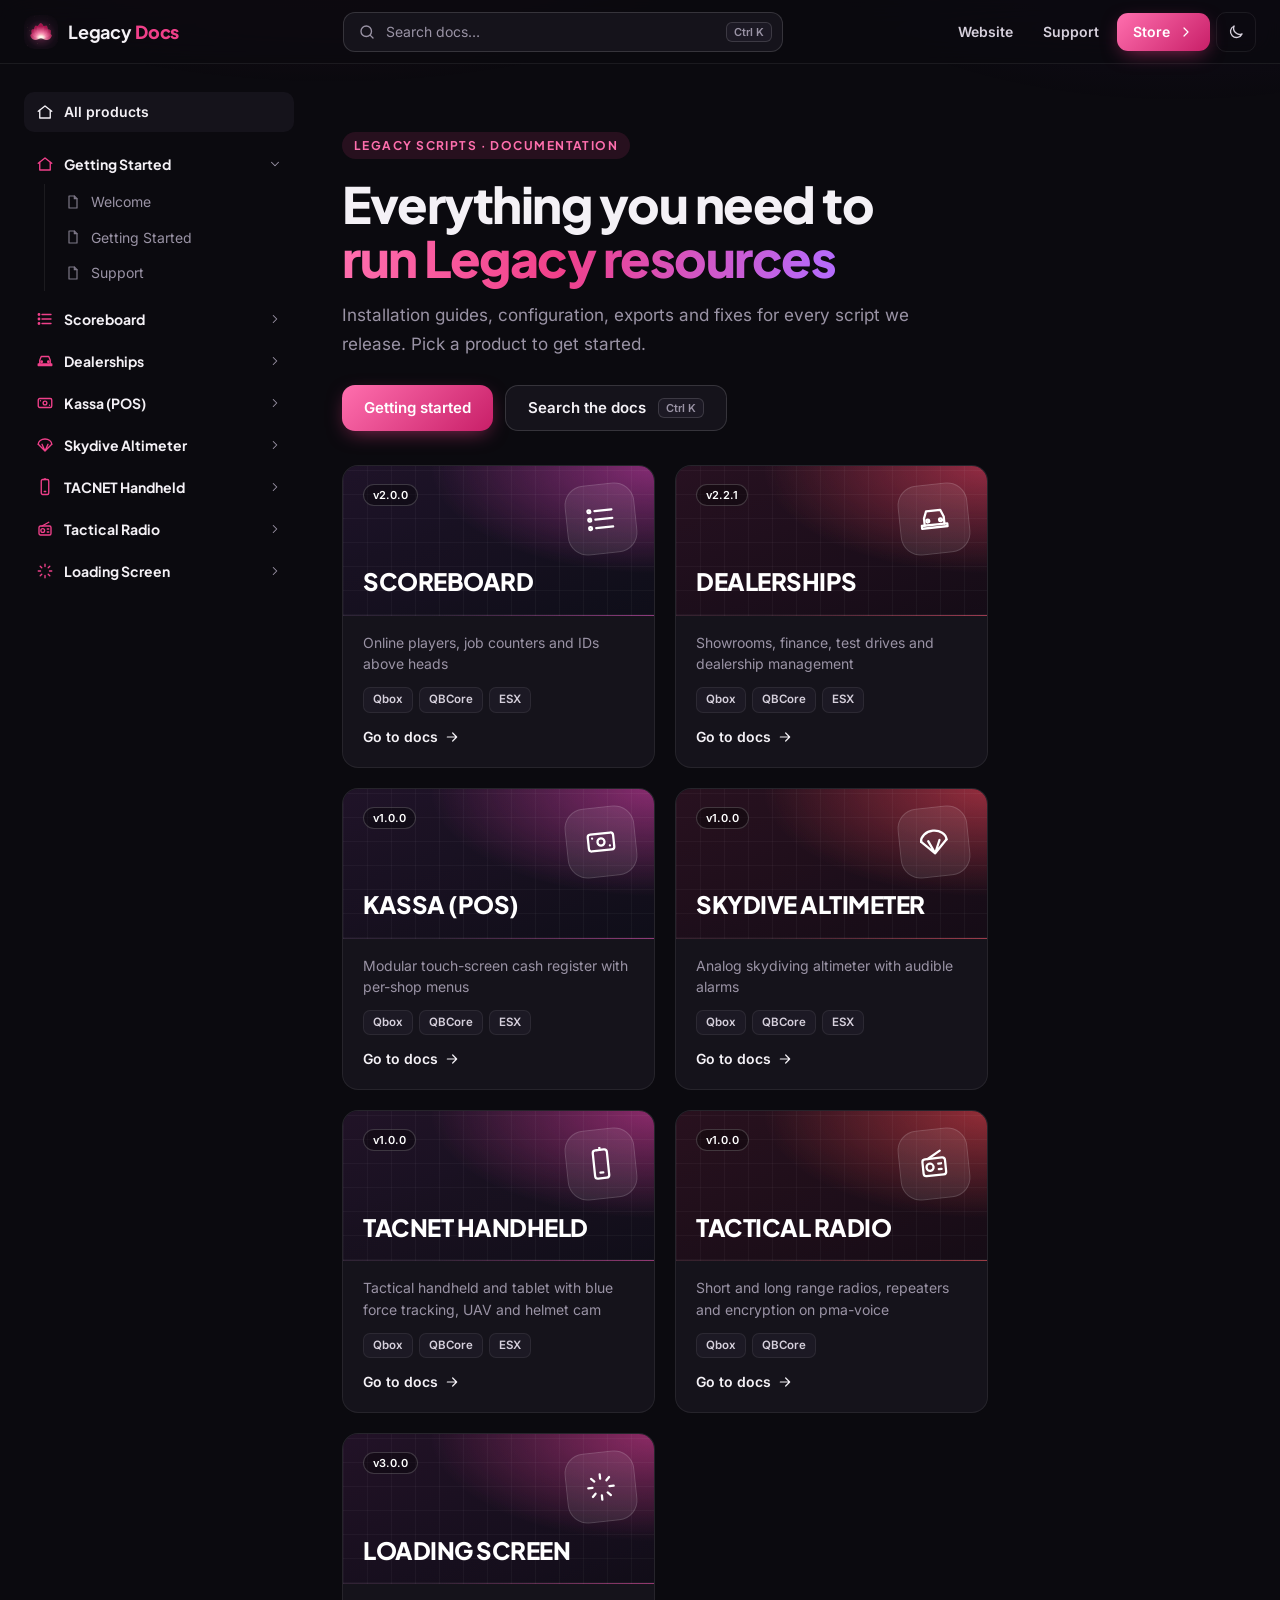
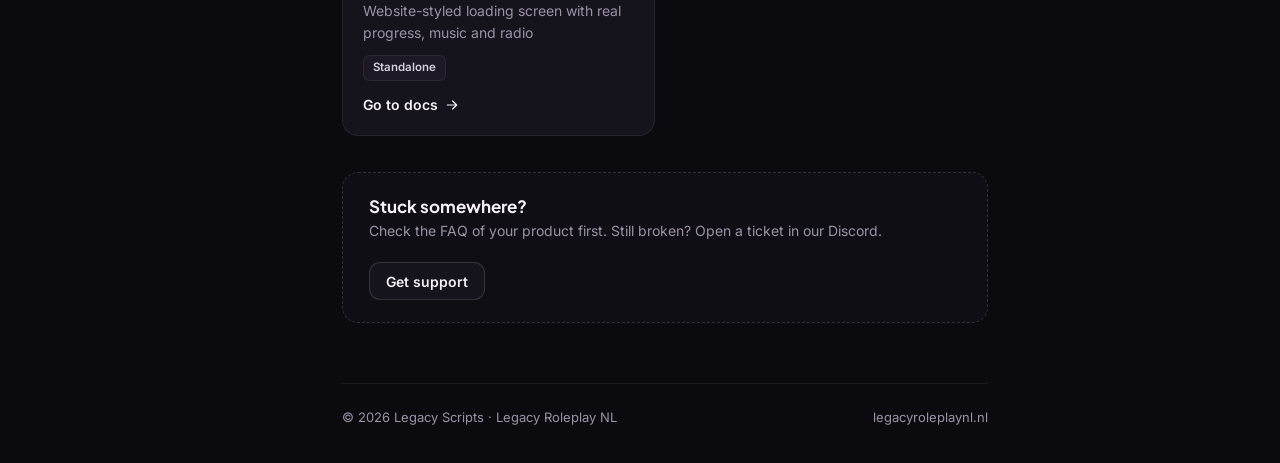
==== index.html @ 34caf0c4 "Legacy Docs site for docs.legacyroleplaynl.nl Co-Authored-By: Claude Opus 5.5 <noreply@anthropic.com" ====
<!doctype html>
<html lang="en" data-theme="dark">
<head>
  <meta charset="utf-8">
  <meta name="viewport" content="width=device-width, initial-scale=1">
  <title>Legacy Docs</title>
  <meta name="description" content="Installation guides, configuration, exports and FAQs for all Legacy Scripts FiveM resources.">
  <meta name="theme-color" content="#0b0a0f">
  <meta property="og:title" content="Legacy Docs">
  <meta property="og:description" content="Installation guides, configuration, exports and FAQs for all Legacy Scripts resources.">
  <meta property="og:image" content="https://docs.legacyroleplaynl.nl/assets/img/server_icoon_512.png">
  <link rel="icon" type="image/png" href="assets/img/server_icoon_512.png">
  <link rel="stylesheet" href="assets/style.css">
  <script>
    try { var t = localStorage.getItem('ld-theme'); if (t) document.documentElement.dataset.theme = t; } catch (e) {}
  </script>
</head>
<body>
  <div class="glow" aria-hidden="true"></div>

  <header class="topbar">
    <div class="topbar-inner">
      <button class="icon-btn menu-btn" id="menuBtn" aria-label="Open menu">
        <svg viewBox="0 0 24 24"><path d="M4 7h16M4 12h16M4 17h16"/></svg>
      </button>
      <a href="#/" class="brand">
        <img src="assets/img/server_icoon_512.png" alt="" width="34" height="34">
        <span>Legacy<b>Docs</b></span>
      </a>
      <button class="search-trigger" id="searchBtn">
        <svg viewBox="0 0 24 24"><circle cx="11" cy="11" r="7"/><path d="m20 20-3.5-3.5"/></svg>
        <span>Search docs…</span>
        <kbd>Ctrl K</kbd>
      </button>
      <nav class="top-links">
        <a href="https://legacyroleplaynl.nl" target="_blank" rel="noopener">Website</a>
        <a href="#/general/support">Support</a>
        <a class="btn-primary" href="https://legacyroleplaynl.nl/winkel.html" target="_blank" rel="noopener">Store
          <svg viewBox="0 0 24 24"><path d="m9 6 6 6-6 6"/></svg></a>
        <button class="icon-btn" id="themeBtn" aria-label="Toggle theme">
          <svg class="i-moon" viewBox="0 0 24 24"><path d="M20 14.5A8 8 0 0 1 9.5 4a8 8 0 1 0 10.5 10.5Z"/></svg>
          <svg class="i-sun" viewBox="0 0 24 24"><circle cx="12" cy="12" r="4"/><path d="M12 2v2M12 20v2M4.9 4.9l1.4 1.4M17.7 17.7l1.4 1.4M2 12h2M20 12h2M4.9 19.1l1.4-1.4M17.7 6.3l1.4-1.4"/></svg>
        </button>
      </nav>
    </div>
  </header>

  <div class="layout">
    <aside class="sidebar" id="sidebar" aria-label="Documentation navigation"></aside>
    <div class="scrim" id="scrim"></div>
    <main class="main" id="main" tabindex="-1">
      <div class="loading">Loading…</div>
    </main>
    <aside class="toc" id="toc" aria-label="On this page"></aside>
  </div>

  <div class="search-modal" id="searchModal" hidden>
    <div class="search-box" role="dialog" aria-modal="true" aria-label="Search">
      <div class="search-input">
        <svg viewBox="0 0 24 24"><circle cx="11" cy="11" r="7"/><path d="m20 20-3.5-3.5"/></svg>
        <input id="searchInput" type="search" placeholder="Search installation, config, exports…" autocomplete="off">
        <kbd>Esc</kbd>
      </div>
      <ul class="search-results" id="searchResults"></ul>
    </div>
  </div>

  <script src="assets/markdown.js"></script>
  <script src="assets/app.js"></script>
</body>
</html>
---- assets/style.css ----
@font-face { font-family: "Inter"; font-weight: 400; font-display: swap; src: url(fonts/inter-latin-400-normal.woff2) format("woff2"); }
@font-face { font-family: "Inter"; font-weight: 600; font-display: swap; src: url(fonts/inter-latin-600-normal.woff2) format("woff2"); }
@font-face { font-family: "Jakarta"; font-weight: 600; font-display: swap; src: url(fonts/plus-jakarta-sans-latin-600-normal.woff2) format("woff2"); }
@font-face { font-family: "Jakarta"; font-weight: 700; font-display: swap; src: url(fonts/plus-jakarta-sans-latin-700-normal.woff2) format("woff2"); }
@font-face { font-family: "Jakarta"; font-weight: 800; font-display: swap; src: url(fonts/plus-jakarta-sans-latin-800-normal.woff2) format("woff2"); }

:root {
  --bg: #0b0a0f;
  --bg-2: #100e15;
  --surface: #15131b;
  --surface-2: #1c1924;
  --line: rgba(255, 255, 255, .07);
  --line-strong: rgba(255, 255, 255, .14);
  --text: #f4f1f6;
  --text-2: #d6d0dc;
  --muted: #9a93a5;
  --pink: #f0408a;
  --pink-2: #ff6fae;
  --pink-dark: #c81f68;
  --pink-soft: rgba(240, 64, 138, .12);
  --code-bg: #0f0d14;
  --note: #60a5fa;
  --tip: #4ade80;
  --warn: #fbbf24;
  --font: "Inter", system-ui, -apple-system, "Segoe UI", sans-serif;
  --display: "Jakarta", "Inter", system-ui, sans-serif;
  --mono: ui-monospace, "Cascadia Code", "JetBrains Mono", Consolas, monospace;
  --radius: 16px;
  --top-h: 64px;
  --side-w: 270px;
  --toc-w: 220px;
  color-scheme: dark;
}
:root[data-theme="light"] {
  --bg: #fbf9fc;
  --bg-2: #f3eff6;
  --surface: #ffffff;
  --surface-2: #f6f2f8;
  --line: rgba(20, 10, 30, .08);
  --line-strong: rgba(20, 10, 30, .16);
  --text: #1a1520;
  --text-2: #3b3442;
  --muted: #6f6779;
  --pink: #d8226f;
  --pink-2: #e9408a;
  --pink-soft: rgba(216, 34, 111, .09);
  --code-bg: #1a1620;
  color-scheme: light;
}

* { box-sizing: border-box; }
html { scroll-padding-top: calc(var(--top-h) + 20px); -webkit-text-size-adjust: 100%; }
body {
  margin: 0; background: var(--bg); color: var(--text);
  font: 15.5px/1.7 var(--font); -webkit-font-smoothing: antialiased;
}
body.modal-open { overflow: hidden; }
a { color: inherit; text-decoration: none; }
svg { width: 18px; height: 18px; fill: none; stroke: currentColor; stroke-width: 1.8; stroke-linecap: round; stroke-linejoin: round; flex: none; }
kbd {
  font: 600 11px var(--font); color: var(--muted); padding: 2px 7px; border-radius: 6px;
  border: 1px solid var(--line-strong); background: var(--surface-2);
}
.glow {
  position: fixed; inset: -20vh -10vw auto; height: 70vh; z-index: -1; pointer-events: none;
  background: radial-gradient(50% 60% at 30% 0%, rgba(240, 64, 138, .16), transparent 70%),
              radial-gradient(40% 50% at 85% 10%, rgba(140, 60, 220, .10), transparent 70%);
}
:root[data-theme="light"] .glow { opacity: .55; }

/* ---------- top bar ---------- */
.topbar {
  position: sticky; top: 0; z-index: 40; height: var(--top-h);
  background: color-mix(in srgb, var(--bg) 78%, transparent);
  backdrop-filter: blur(14px) saturate(140%); -webkit-backdrop-filter: blur(14px) saturate(140%);
  border-bottom: 1px solid var(--line);
}
.topbar-inner { max-width: 1480px; margin: 0 auto; height: 100%; display: flex; align-items: center; gap: 16px; padding: 0 24px; }
.brand { display: flex; align-items: center; gap: 10px; font: 700 18px var(--display); letter-spacing: -.01em; white-space: nowrap; }
.brand img { border-radius: 10px; }
.brand b { color: var(--pink); font-weight: 800; margin-left: 3px; }
.search-trigger {
  flex: 1; max-width: 440px; margin: 0 auto; display: flex; align-items: center; gap: 10px;
  height: 40px; padding: 0 10px 0 14px; border-radius: 12px; cursor: pointer;
  background: var(--surface); border: 1px solid var(--line-strong); color: var(--muted);
  font: 14px var(--font); transition: border-color .15s, box-shadow .15s;
}
.search-trigger:hover { border-color: var(--pink); box-shadow: 0 0 0 4px var(--pink-soft); }
.search-trigger span { flex: 1; text-align: left; }
.top-links { display: flex; align-items: center; gap: 6px; }
.top-links > a:not(.btn-primary) { padding: 8px 12px; border-radius: 10px; color: var(--text-2); font-size: 14px; font-weight: 600; }
.top-links > a:not(.btn-primary):hover { color: var(--text); background: var(--surface); }
.icon-btn {
  width: 40px; height: 40px; display: grid; place-items: center; border-radius: 10px; cursor: pointer;
  background: transparent; border: 1px solid var(--line); color: var(--text-2);
}
.icon-btn:hover { background: var(--surface); color: var(--text); }
.menu-btn { display: none; }
:root[data-theme="dark"] .i-sun, :root[data-theme="light"] .i-moon { display: none; }

.btn-primary, .btn-ghost {
  display: inline-flex; align-items: center; gap: 8px; height: 38px; padding: 0 16px; border-radius: 11px;
  font: 600 14px var(--font); cursor: pointer; white-space: nowrap; transition: transform .15s, background .15s, border-color .15s;
}
.btn-primary { background: linear-gradient(135deg, var(--pink-2), var(--pink-dark)); color: #fff; border: 0; box-shadow: 0 6px 20px -6px rgba(240, 64, 138, .6); }
.btn-primary svg { width: 16px; height: 16px; }
.btn-primary:hover { transform: translateY(-1px); }
.btn-ghost { background: var(--surface); color: var(--text); border: 1px solid var(--line-strong); }
.btn-ghost:hover { border-color: var(--pink); }
.btn-ghost.ok { border-color: var(--tip); color: var(--tip); }
.btn-primary.lg, .btn-ghost.lg { height: 46px; padding: 0 22px; font-size: 15px; border-radius: 13px; }
.btn-ghost.sm { height: 32px; padding: 0 12px; font-size: 13px; border-radius: 9px; }
.btn-ghost.sm svg { width: 15px; height: 15px; }

/* ---------- layout ---------- */
.layout {
  max-width: 1480px; margin: 0 auto; padding: 0 24px;
  display: grid; grid-template-columns: var(--side-w) minmax(0, 1fr) var(--toc-w); gap: 48px;
}
.sidebar, .toc {
  position: sticky; top: var(--top-h); align-self: start;
  height: calc(100vh - var(--top-h)); overflow-y: auto; padding: 28px 0 40px;
  scrollbar-width: thin; scrollbar-color: var(--line-strong) transparent;
}
.main { min-width: 0; padding: 32px 0 0; outline: none; }
.loading { color: var(--muted); padding: 40px 0; }

/* ---------- sidebar ---------- */
.side-home, .side-title, .side-group a {
  display: flex; align-items: center; gap: 10px; width: 100%; border-radius: 10px;
}
.side-home { padding: 8px 12px; margin-bottom: 14px; font-weight: 600; color: var(--text-2); font-size: 14px; }
.side-home:hover, .side-home.active { background: var(--surface); color: var(--text); }
.side-group { margin-bottom: 6px; }
.side-title {
  padding: 9px 12px; background: none; border: 0; cursor: pointer; color: var(--text);
  font: 700 14px var(--display); text-align: left;
}
.side-title span { flex: 1; }
.side-title .ico { color: var(--pink); }
.side-title:hover { background: var(--surface); }
.chev { width: 14px; height: 14px; color: var(--muted); transition: transform .2s; }
.side-group.open .chev { transform: rotate(90deg); }
.side-group ul { list-style: none; margin: 2px 0 10px 20px; padding: 0 0 0 10px; border-left: 1px solid var(--line); display: none; }
.side-group.open ul { display: block; }
.side-group li a { padding: 6px 10px; font-size: 14px; color: var(--muted); position: relative; }
.side-group li a .ico { width: 16px; height: 16px; opacity: .8; }
.side-group li a:hover { color: var(--text); background: var(--surface); }
.side-group li a.active { color: var(--pink-2); background: var(--pink-soft); font-weight: 600; }
:root[data-theme="light"] .side-group li a.active { color: var(--pink); }
.side-group li a.active::before { content: ""; position: absolute; left: -11px; top: 8px; bottom: 8px; width: 2px; border-radius: 2px; background: var(--pink); }

/* ---------- home ---------- */
.hero { padding: 36px 0 34px; }
.eyebrow {
  display: inline-block; font: 700 12px var(--display); letter-spacing: .12em; text-transform: uppercase;
  color: var(--pink-2); background: var(--pink-soft); padding: 6px 12px; border-radius: 99px; margin-bottom: 18px;
}
:root[data-theme="light"] .eyebrow { color: var(--pink); }
.hero h1 { font: 800 clamp(32px, 4.4vw, 50px)/1.08 var(--display); letter-spacing: -.03em; margin: 0 0 16px; }
.grad { background: linear-gradient(100deg, var(--pink-2), var(--pink) 45%, #b46cff); -webkit-background-clip: text; background-clip: text; color: transparent; }
.hero p { color: var(--muted); font-size: 17px; max-width: 580px; margin: 0 0 26px; }
.hero-actions { display: flex; gap: 12px; flex-wrap: wrap; }
.hero-actions kbd { margin-left: 4px; }

.grid { display: grid; grid-template-columns: repeat(auto-fill, minmax(270px, 1fr)); gap: 20px; }
.card {
  display: flex; flex-direction: column; border-radius: var(--radius); overflow: hidden;
  background: var(--surface); border: 1px solid var(--line); transition: transform .2s, border-color .2s, box-shadow .2s;
}
.card:hover { transform: translateY(-3px); border-color: color-mix(in srgb, var(--pink) 55%, transparent); box-shadow: 0 18px 40px -18px rgba(240, 64, 138, .45); }
.card-art {
  position: relative; height: 150px; padding: 20px; display: flex; flex-direction: column; justify-content: flex-end;
  background:
    linear-gradient(transparent 0 0),
    repeating-linear-gradient(0deg, rgba(255,255,255,.035) 0 1px, transparent 1px 24px),
    repeating-linear-gradient(90deg, rgba(255,255,255,.035) 0 1px, transparent 1px 24px),
    radial-gradient(120% 120% at 100% 0%, rgba(240, 64, 138, .55), transparent 60%),
    linear-gradient(160deg, #241225, #120d18);
  filter: hue-rotate(var(--hue, 0deg));
  border-bottom: 1px solid var(--line);
}
.card-icon {
  position: absolute; top: 18px; right: 18px; width: 70px; height: 70px; display: grid; place-items: center;
  border-radius: 20px; background: rgba(255, 255, 255, .08); border: 1px solid rgba(255, 255, 255, .14);
  color: #fff; transform: rotate(-6deg); transition: transform .3s;
}
.card:hover .card-icon { transform: rotate(0) scale(1.05); }
.card-icon .ico { width: 34px; height: 34px; stroke-width: 1.6; }
.card-name { font: 800 24px/1.1 var(--display); letter-spacing: -.02em; color: #fff; text-transform: uppercase; }
.pill {
  position: absolute; top: 18px; left: 20px; font: 700 11px var(--font); color: #fff;
  background: rgba(0, 0, 0, .35); border: 1px solid rgba(255, 255, 255, .18); padding: 3px 9px; border-radius: 99px;
}
.card-body { padding: 16px 20px 18px; display: flex; flex-direction: column; gap: 12px; flex: 1; }
.card-body p { margin: 0; color: var(--muted); font-size: 14px; line-height: 1.55; flex: 1; }
.chips { display: flex; flex-wrap: wrap; gap: 6px; }
.chips span { font-size: 11.5px; font-weight: 600; color: var(--text-2); padding: 2px 9px; border-radius: 7px; background: var(--surface-2); border: 1px solid var(--line); }
.go { display: inline-flex; align-items: center; gap: 6px; font-weight: 600; font-size: 14px; color: var(--text); }
.go svg { width: 16px; height: 16px; transition: transform .2s; }
.card:hover .go { color: var(--pink-2); }
.card:hover .go svg { transform: translateX(4px); }

.help-strip {
  margin-top: 36px; display: flex; align-items: center; justify-content: space-between; gap: 20px; flex-wrap: wrap;
  padding: 22px 26px; border-radius: var(--radius); border: 1px dashed var(--line-strong); background: var(--bg-2);
}
.help-strip h3 { margin: 0 0 2px; font: 700 17px var(--display); }
.help-strip p { margin: 0; color: var(--muted); font-size: 14px; }

/* ---------- doc page ---------- */
.doc-top { display: flex; align-items: center; justify-content: space-between; gap: 12px; flex-wrap: wrap; margin-bottom: 18px; }
.crumbs { display: flex; gap: 8px; align-items: center; font-size: 13.5px; color: var(--muted); flex-wrap: wrap; }
.crumbs a:hover { color: var(--pink-2); }
.crumbs b { color: var(--text-2); font-weight: 600; }
.page-actions { display: flex; gap: 8px; }

.doc { max-width: 780px; }
.doc h1 { font: 800 clamp(30px, 3.6vw, 40px)/1.15 var(--display); letter-spacing: -.025em; margin: 0 0 10px; }
.doc h1 + p { font-size: 17.5px; color: var(--muted); margin-top: 0; padding-bottom: 22px; border-bottom: 1px solid var(--line); }
.doc h2 { font: 700 24px/1.3 var(--display); letter-spacing: -.015em; margin: 44px 0 12px; }
.doc h3 { font: 700 18px/1.35 var(--display); margin: 30px 0 8px; }
.doc h4 { font: 700 15px var(--display); margin: 22px 0 6px; }
.doc h2, .doc h3 { position: relative; scroll-margin-top: calc(var(--top-h) + 20px); border-radius: 6px; transition: background .4s; }
.doc .flash { background: var(--pink-soft); }
.anchor { margin-left: 8px; color: var(--pink); opacity: 0; font-weight: 600; transition: opacity .15s; }
.doc h2:hover .anchor, .doc h3:hover .anchor { opacity: .8; }
.doc p, .doc li { color: var(--text-2); }
.doc a:not(.anchor) { color: var(--pink-2); text-decoration: underline; text-decoration-color: color-mix(in srgb, var(--pink) 40%, transparent); text-underline-offset: 3px; }
:root[data-theme="light"] .doc a:not(.anchor) { color: var(--pink); }
.doc a:not(.anchor):hover { text-decoration-color: currentColor; }
.doc strong { color: var(--text); }
.doc ul, .doc ol { padding-left: 22px; }
.doc li { margin: 4px 0; }
.doc li::marker { color: var(--pink); }
.doc ol li::marker { font-weight: 700; }
.doc hr { border: 0; border-top: 1px solid var(--line); margin: 36px 0; }
.doc :not(pre) > code {
  font: 13.5px var(--mono); padding: 2px 6px; border-radius: 6px;
  background: var(--surface-2); border: 1px solid var(--line); color: var(--text); word-break: break-word;
}
.doc blockquote { margin: 18px 0; padding: 4px 18px; border-left: 3px solid var(--line-strong); color: var(--muted); }

.code { margin: 18px 0; border-radius: 13px; overflow: hidden; border: 1px solid var(--line-strong); background: var(--code-bg); }
.code-head {
  display: flex; align-items: center; justify-content: space-between; padding: 6px 8px 6px 14px;
  border-bottom: 1px solid rgba(255,255,255,.07); background: rgba(255, 255, 255, .03);
  font: 600 11.5px var(--font); text-transform: uppercase; letter-spacing: .08em; color: #8f879a;
}
.copy-code {
  font: 600 12px var(--font); color: #cfc8d8; background: rgba(255,255,255,.06); border: 1px solid rgba(255,255,255,.1);
  border-radius: 7px; padding: 4px 10px; cursor: pointer; text-transform: none; letter-spacing: 0;
}
.copy-code:hover { color: #fff; border-color: var(--pink); }
.copy-code.ok { color: var(--tip); border-color: var(--tip); }
.code pre { margin: 0; padding: 16px 18px; overflow-x: auto; }
.code code { font: 13.5px/1.65 var(--mono); color: #e8e3ee; white-space: pre; }
.t-k { color: #ff79b4; } .t-s { color: #a5e3a0; } .t-n { color: #f8b86e; } .t-c { color: #6e6680; font-style: italic; } .t-f { color: #8ec5ff; }

.table-wrap { overflow-x: auto; margin: 18px 0; border: 1px solid var(--line-strong); border-radius: 12px; }
.doc table { width: 100%; border-collapse: collapse; font-size: 14px; }
.doc th { text-align: left; font: 700 13px var(--display); background: var(--surface-2); color: var(--text); }
.doc th, .doc td { padding: 10px 14px; border-bottom: 1px solid var(--line); vertical-align: top; }
.doc tr:last-child td { border-bottom: 0; }
.doc td { color: var(--text-2); }

.callout { --c: var(--note); margin: 20px 0; padding: 12px 16px 12px 18px; border-radius: 12px; border: 1px solid color-mix(in srgb, var(--c) 30%, transparent); background: color-mix(in srgb, var(--c) 8%, transparent); }
.callout-tip { --c: var(--tip); } .callout-warning { --c: var(--warn); }
:root[data-theme="light"] .callout-tip { --c: #16a34a; } :root[data-theme="light"] .callout-warning { --c: #d97706; } :root[data-theme="light"] .callout-note { --c: #2563eb; }
.callout-title { font: 700 13px var(--display); text-transform: uppercase; letter-spacing: .08em; color: var(--c); margin-bottom: 2px; }
.callout p { margin: 4px 0; }

.pager { max-width: 780px; display: grid; grid-template-columns: 1fr 1fr; gap: 14px; margin: 48px 0 0; }
.pager a { display: flex; flex-direction: column; padding: 14px 18px; border-radius: 13px; border: 1px solid var(--line-strong); font-weight: 600; transition: border-color .15s; }
.pager a:hover { border-color: var(--pink); }
.pager small { color: var(--muted); font-weight: 400; font-size: 12.5px; }
.pager .next { text-align: right; }

.foot { display: flex; justify-content: space-between; flex-wrap: wrap; gap: 10px; margin-top: 60px; padding: 22px 0 34px; border-top: 1px solid var(--line); color: var(--muted); font-size: 13px; }
.foot a:hover { color: var(--pink-2); }

/* ---------- toc ---------- */
.toc-title { font: 700 12px var(--display); letter-spacing: .1em; text-transform: uppercase; color: var(--muted); margin: 6px 0 10px; }
.toc ul { list-style: none; margin: 0; padding: 0; border-left: 1px solid var(--line); }
.toc li a { display: block; padding: 4px 12px; margin-left: -1px; font-size: 13px; color: var(--muted); border-left: 2px solid transparent; line-height: 1.45; }
.toc li.l3 a { padding-left: 24px; font-size: 12.5px; }
.toc li a:hover { color: var(--text); }
.toc li a.active { color: var(--pink-2); border-left-color: var(--pink); }

/* ---------- search ---------- */
.search-modal { position: fixed; inset: 0; z-index: 100; background: rgba(5, 3, 8, .6); backdrop-filter: blur(6px); display: flex; justify-content: center; align-items: flex-start; padding: 12vh 16px 16px; }
.search-modal[hidden] { display: none; }
.search-box { width: 100%; max-width: 640px; background: var(--surface); border: 1px solid var(--line-strong); border-radius: 18px; box-shadow: 0 30px 80px -20px rgba(0,0,0,.6); overflow: hidden; }
.search-input { display: flex; align-items: center; gap: 12px; padding: 0 16px; border-bottom: 1px solid var(--line); }
.search-input svg { color: var(--pink); }
.search-input input { flex: 1; height: 56px; border: 0; outline: 0; background: none; color: var(--text); font: 16px var(--font); }
.search-input input::-webkit-search-cancel-button { display: none; }
.search-results { list-style: none; margin: 0; padding: 8px; max-height: 56vh; overflow-y: auto; }
.search-results a { display: flex; flex-direction: column; gap: 1px; padding: 10px 14px; border-radius: 11px; }
.search-results a.sel, .search-results a:hover { background: var(--pink-soft); }
.r-path { font-size: 11.5px; font-weight: 600; color: var(--pink-2); text-transform: uppercase; letter-spacing: .05em; }
:root[data-theme="light"] .r-path { color: var(--pink); }
.r-title { font-weight: 600; }
.r-snip { font-size: 13px; color: var(--muted); white-space: nowrap; overflow: hidden; text-overflow: ellipsis; }
.r-snip mark { background: none; color: var(--text); font-weight: 600; }
.search-results .empty { padding: 26px; text-align: center; color: var(--muted); font-size: 14px; }

.scrim { display: none; }

/* ---------- responsive ---------- */
@media (max-width: 1200px) {
  .layout { grid-template-columns: var(--side-w) minmax(0, 1fr); gap: 40px; }
  .toc { display: none; }
}
@media (max-width: 900px) {
  .layout { grid-template-columns: minmax(0, 1fr); padding: 0 16px; }
  .topbar-inner { padding: 0 16px; gap: 10px; }
  .menu-btn { display: grid; }
  .top-links > a:not(.btn-primary) { display: none; }
  .search-trigger { max-width: none; }
  .sidebar {
    position: fixed; top: var(--top-h); left: 0; bottom: 0; height: auto; width: min(300px, 85vw); z-index: 30;
    background: var(--bg); border-right: 1px solid var(--line); padding: 20px 14px;
    transform: translateX(-100%); transition: transform .25s ease;
  }
  body.menu-open .sidebar { transform: none; }
  body.menu-open .scrim { display: block; position: fixed; inset: var(--top-h) 0 0; z-index: 25; background: rgba(0, 0, 0, .5); }
}
@media (max-width: 600px) {
  .brand span, .search-trigger kbd, .top-links .btn-primary { display: none; }
  .search-trigger span { font-size: 13px; }
  .hero { padding-top: 20px; }
  .pager { grid-template-columns: 1fr; }
  .page-actions .btn-ghost[href] { display: none; }
  .hero-actions kbd { display: none; }
}
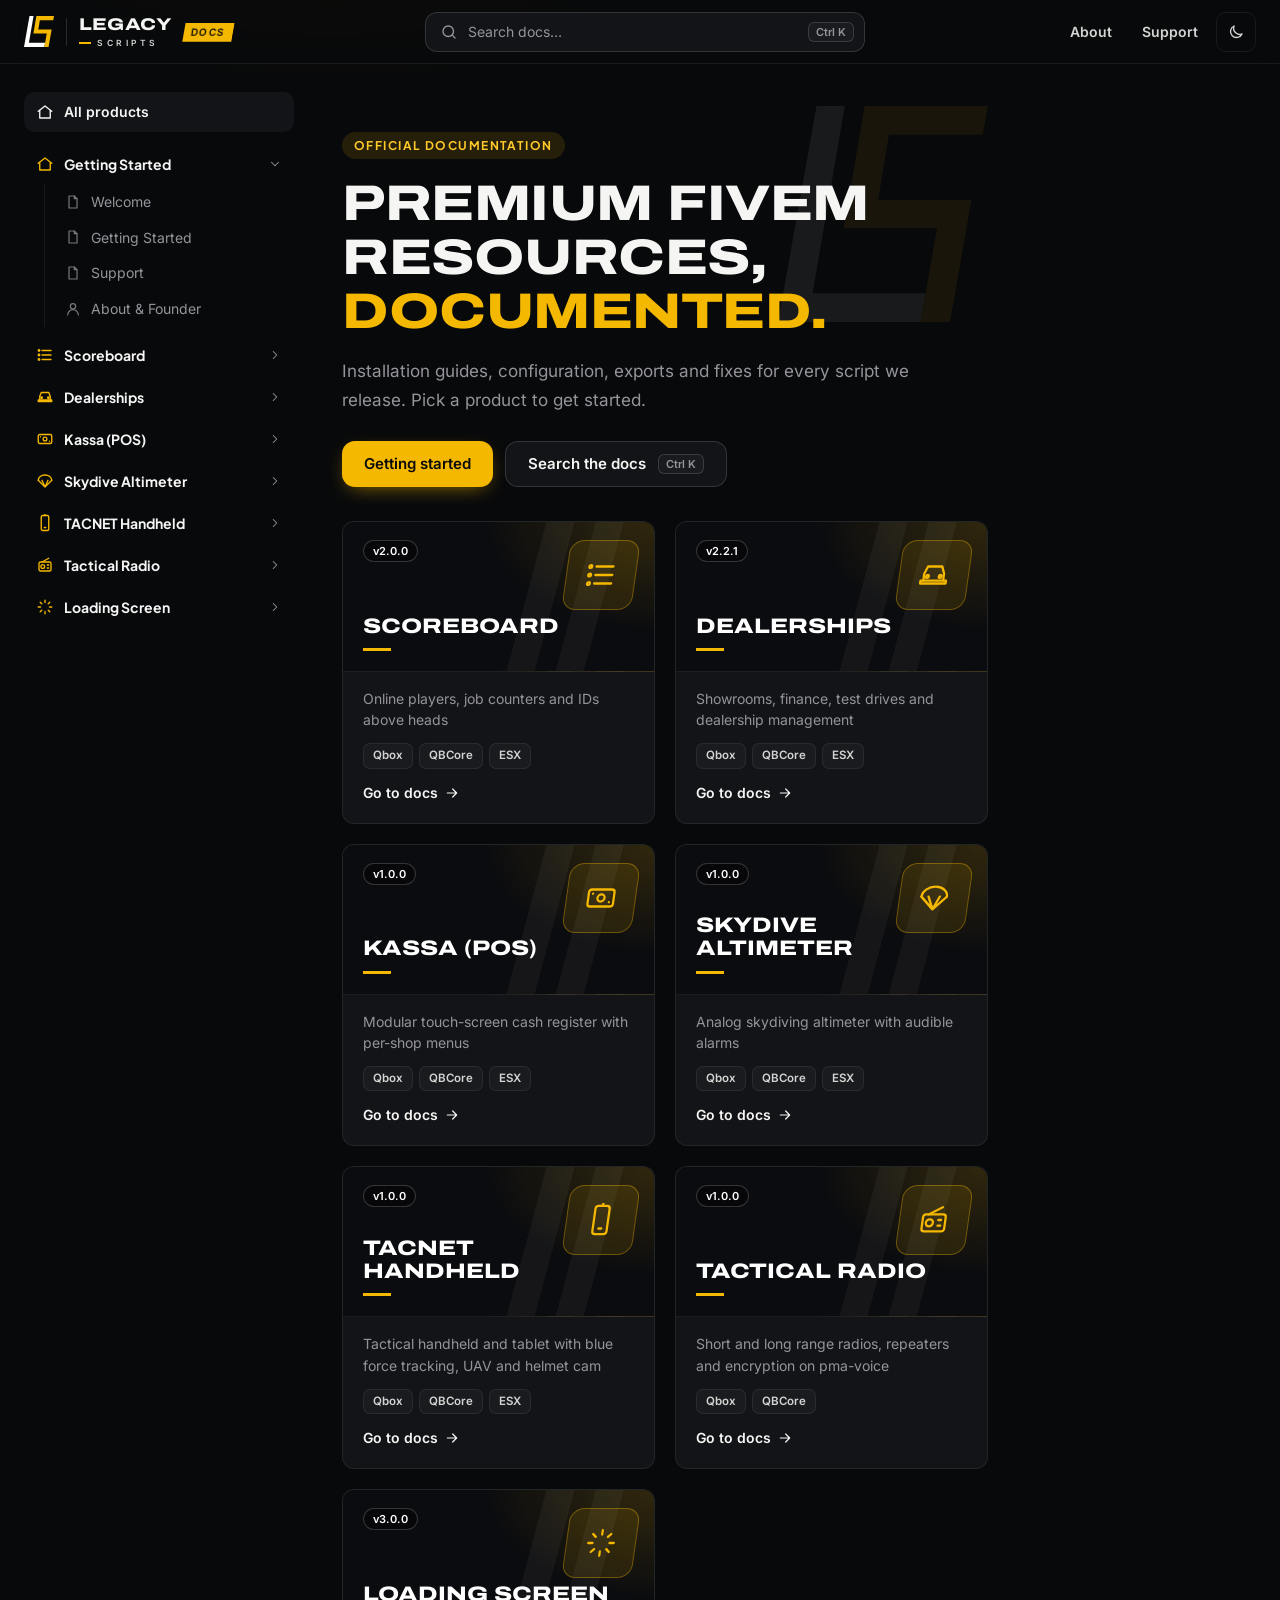
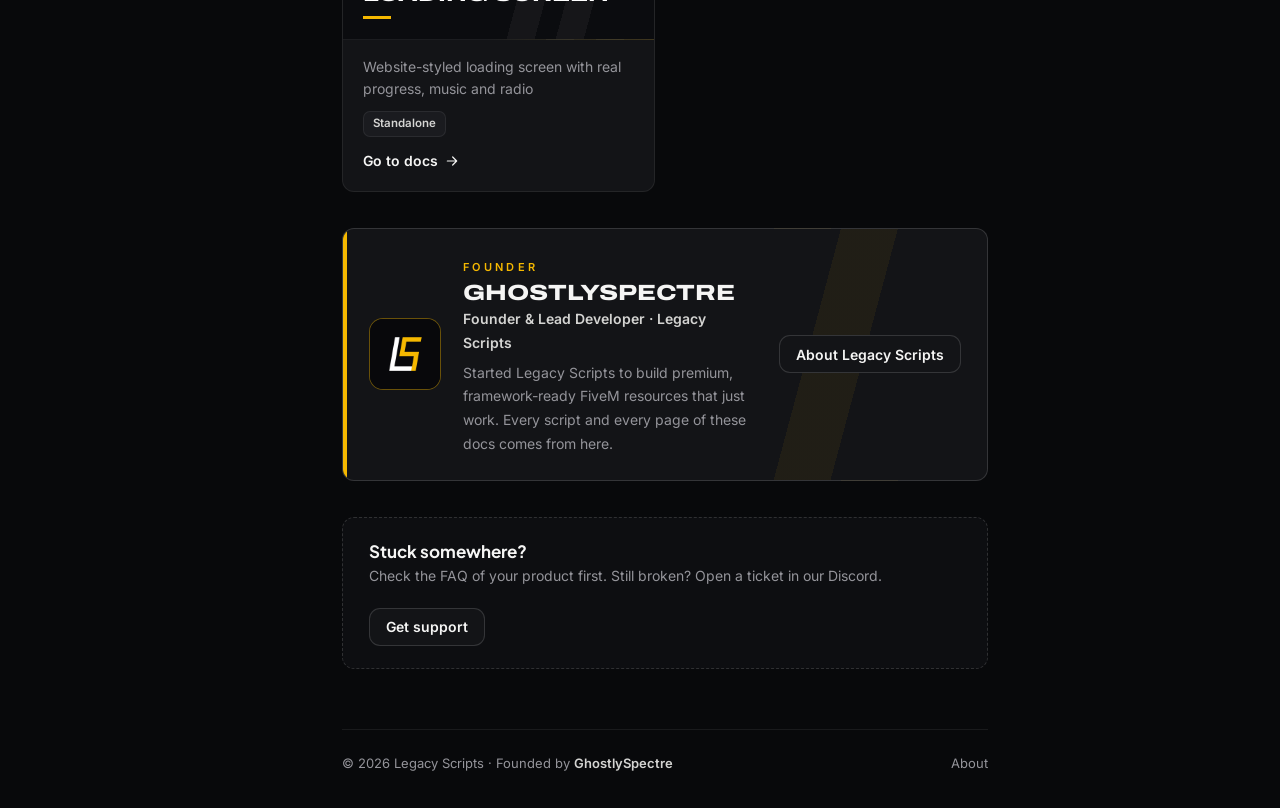
==== commit dac0a4f4: "Rebrand to Legacy Scripts and credit founder GhostlySpectre - LS logo mark, favicon, social banner a" ====
--- a/index.html
+++ b/index.html
@@ -3,13 +3,21 @@
 <head>
   <meta charset="utf-8">
   <meta name="viewport" content="width=device-width, initial-scale=1">
-  <title>Legacy Docs</title>
-  <meta name="description" content="Installation guides, configuration, exports and FAQs for all Legacy Scripts FiveM resources.">
-  <meta name="theme-color" content="#0b0a0f">
-  <meta property="og:title" content="Legacy Docs">
+  <title>Legacy Scripts Docs</title>
+  <meta name="description" content="Installation guides, configuration, exports and FAQs for all Legacy Scripts FiveM resources. Founded by GhostlySpectre.">
+  <meta name="author" content="GhostlySpectre">
+  <meta name="theme-color" content="#08090b">
+  <meta property="og:title" content="Legacy Scripts Docs">
+  <meta property="og:site_name" content="Legacy Scripts">
+  <meta name="twitter:card" content="summary_large_image">
   <meta property="og:description" content="Installation guides, configuration, exports and FAQs for all Legacy Scripts resources.">
-  <meta property="og:image" content="https://docs.legacyroleplaynl.nl/assets/img/server_icoon_512.png">
-  <link rel="icon" type="image/png" href="assets/img/server_icoon_512.png">
+  <meta property="og:image" content="https://docs.legacyroleplaynl.nl/assets/img/ls-banner.png">
+  <link rel="icon" type="image/svg+xml" href="assets/img/ls-mark.svg">
+  <link rel="icon" type="image/png" sizes="800x800" href="assets/img/ls-icon.png">
+  <link rel="apple-touch-icon" href="assets/img/ls-icon.png">
+  <link rel="preconnect" href="https://fonts.googleapis.com">
+  <link rel="preconnect" href="https://fonts.gstatic.com" crossorigin>
+  <link rel="stylesheet" href="https://fonts.googleapis.com/css2?family=Archivo:wdth,wght@125,800&display=swap">
   <link rel="stylesheet" href="assets/style.css">
   <script>
     try { var t = localStorage.getItem('ld-theme'); if (t) document.documentElement.dataset.theme = t; } catch (e) {}
@@ -24,8 +32,10 @@
         <svg viewBox="0 0 24 24"><path d="M4 7h16M4 12h16M4 17h16"/></svg>
       </button>
       <a href="#/" class="brand">
-        <img src="assets/img/server_icoon_512.png" alt="" width="34" height="34">
-        <span>Legacy<b>Docs</b></span>
+        <svg class="brand-mark" viewBox="219 209 371 382" aria-hidden="true"><path class="m-l" fill="#fff" stroke="none" d="M287 209h50l-57 331h200l-9 51H219z"/><path fill="#f5b800" stroke="none" d="M372 209h218l-9 51H415l-19 115h165l-38 216h-52l29-166H335z"/></svg>
+        <span class="brand-sep"></span>
+        <span class="brand-word"><b>LEGACY</b><small>SCRIPTS</small></span>
+        <span class="brand-tag">DOCS</span>
       </a>
       <button class="search-trigger" id="searchBtn">
         <svg viewBox="0 0 24 24"><circle cx="11" cy="11" r="7"/><path d="m20 20-3.5-3.5"/></svg>
@@ -33,9 +43,9 @@
         <kbd>Ctrl K</kbd>
       </button>
       <nav class="top-links">
-        <a href="https://legacyroleplaynl.nl" target="_blank" rel="noopener">Website</a>
+        <a href="#/general/about">About</a>
         <a href="#/general/support">Support</a>
-        <a class="btn-primary" href="https://legacyroleplaynl.nl/winkel.html" target="_blank" rel="noopener">Store
+        <a class="btn-primary" id="storeBtn" href="#" target="_blank" rel="noopener" hidden>Store
           <svg viewBox="0 0 24 24"><path d="m9 6 6 6-6 6"/></svg></a>
         <button class="icon-btn" id="themeBtn" aria-label="Toggle theme">
           <svg class="i-moon" viewBox="0 0 24 24"><path d="M20 14.5A8 8 0 0 1 9.5 4a8 8 0 1 0 10.5 10.5Z"/></svg>
--- a/assets/style.css
+++ b/assets/style.css
@@ -5,46 +5,48 @@
 @font-face { font-family: "Jakarta"; font-weight: 800; font-display: swap; src: url(fonts/plus-jakarta-sans-latin-800-normal.woff2) format("woff2"); }
 
 :root {
-  --bg: #0b0a0f;
-  --bg-2: #100e15;
-  --surface: #15131b;
-  --surface-2: #1c1924;
+  --bg: #08090b;
+  --bg-2: #0d0e11;
+  --surface: #131417;
+  --surface-2: #1a1b1f;
   --line: rgba(255, 255, 255, .07);
   --line-strong: rgba(255, 255, 255, .14);
-  --text: #f4f1f6;
-  --text-2: #d6d0dc;
-  --muted: #9a93a5;
-  --pink: #f0408a;
-  --pink-2: #ff6fae;
-  --pink-dark: #c81f68;
-  --pink-soft: rgba(240, 64, 138, .12);
-  --code-bg: #0f0d14;
+  --text: #f5f5f4;
+  --text-2: #d4d4d2;
+  --muted: #94949a;
+  --accent: #f5b800;
+  --accent-2: #ffc928;
+  --accent-dark: #d99e00;
+  --accent-ink: #0a0a0a;
+  --accent-soft: rgba(245, 184, 0, .12);
+  --code-bg: #0d0e11;
   --note: #60a5fa;
   --tip: #4ade80;
   --warn: #fbbf24;
   --font: "Inter", system-ui, -apple-system, "Segoe UI", sans-serif;
   --display: "Jakarta", "Inter", system-ui, sans-serif;
+  --brand: "Archivo", "Jakarta", system-ui, sans-serif;
   --mono: ui-monospace, "Cascadia Code", "JetBrains Mono", Consolas, monospace;
-  --radius: 16px;
+  --radius: 12px;
   --top-h: 64px;
   --side-w: 270px;
   --toc-w: 220px;
   color-scheme: dark;
 }
 :root[data-theme="light"] {
-  --bg: #fbf9fc;
-  --bg-2: #f3eff6;
+  --bg: #fafaf9;
+  --bg-2: #f2f2f0;
   --surface: #ffffff;
-  --surface-2: #f6f2f8;
-  --line: rgba(20, 10, 30, .08);
-  --line-strong: rgba(20, 10, 30, .16);
-  --text: #1a1520;
-  --text-2: #3b3442;
-  --muted: #6f6779;
-  --pink: #d8226f;
-  --pink-2: #e9408a;
-  --pink-soft: rgba(216, 34, 111, .09);
-  --code-bg: #1a1620;
+  --surface-2: #f4f4f2;
+  --line: rgba(10, 10, 10, .08);
+  --line-strong: rgba(10, 10, 10, .16);
+  --text: #111113;
+  --text-2: #36363a;
+  --muted: #6b6b70;
+  --accent: #b88700;
+  --accent-2: #a37800;
+  --accent-soft: rgba(245, 184, 0, .16);
+  --code-bg: #111214;
   color-scheme: light;
 }
 
@@ -63,8 +65,8 @@
 }
 .glow {
   position: fixed; inset: -20vh -10vw auto; height: 70vh; z-index: -1; pointer-events: none;
-  background: radial-gradient(50% 60% at 30% 0%, rgba(240, 64, 138, .16), transparent 70%),
-              radial-gradient(40% 50% at 85% 10%, rgba(140, 60, 220, .10), transparent 70%);
+  background: radial-gradient(50% 60% at 30% 0%, rgba(245, 184, 0, .16), transparent 70%),
+              radial-gradient(40% 50% at 85% 10%, rgba(255, 255, 255, .03), transparent 70%);
 }
 :root[data-theme="light"] .glow { opacity: .55; }
 
@@ -76,16 +78,22 @@
   border-bottom: 1px solid var(--line);
 }
 .topbar-inner { max-width: 1480px; margin: 0 auto; height: 100%; display: flex; align-items: center; gap: 16px; padding: 0 24px; }
-.brand { display: flex; align-items: center; gap: 10px; font: 700 18px var(--display); letter-spacing: -.01em; white-space: nowrap; }
-.brand img { border-radius: 10px; }
-.brand b { color: var(--pink); font-weight: 800; margin-left: 3px; }
+.brand { display: flex; align-items: center; gap: 12px; white-space: nowrap; color: var(--text); }
+.brand-mark { width: 30px; height: 31px; }
+.brand-sep { width: 1px; height: 28px; background: var(--line-strong); }
+.brand-word { display: flex; flex-direction: column; line-height: 1; }
+.brand-word b { font: 800 17px var(--brand); font-stretch: 125%; letter-spacing: .01em; }
+.brand-word small { display: flex; align-items: center; gap: 6px; margin-top: 4px; font: 600 8.5px var(--font); letter-spacing: .42em; color: var(--text-2); }
+.brand-word small::before { content: ""; width: 12px; height: 2px; background: var(--accent); }
+.brand-tag { font: 800 10px var(--font); letter-spacing: .14em; color: var(--accent-ink); background: var(--accent); padding: 3px 7px; transform: skewX(-10deg); }
+:root[data-theme="light"] .brand-mark .m-l { fill: #111; }
 .search-trigger {
   flex: 1; max-width: 440px; margin: 0 auto; display: flex; align-items: center; gap: 10px;
   height: 40px; padding: 0 10px 0 14px; border-radius: 12px; cursor: pointer;
   background: var(--surface); border: 1px solid var(--line-strong); color: var(--muted);
   font: 14px var(--font); transition: border-color .15s, box-shadow .15s;
 }
-.search-trigger:hover { border-color: var(--pink); box-shadow: 0 0 0 4px var(--pink-soft); }
+.search-trigger:hover { border-color: var(--accent); box-shadow: 0 0 0 4px var(--accent-soft); }
 .search-trigger span { flex: 1; text-align: left; }
 .top-links { display: flex; align-items: center; gap: 6px; }
 .top-links > a:not(.btn-primary) { padding: 8px 12px; border-radius: 10px; color: var(--text-2); font-size: 14px; font-weight: 600; }
@@ -102,11 +110,13 @@
   display: inline-flex; align-items: center; gap: 8px; height: 38px; padding: 0 16px; border-radius: 11px;
   font: 600 14px var(--font); cursor: pointer; white-space: nowrap; transition: transform .15s, background .15s, border-color .15s;
 }
-.btn-primary { background: linear-gradient(135deg, var(--pink-2), var(--pink-dark)); color: #fff; border: 0; box-shadow: 0 6px 20px -6px rgba(240, 64, 138, .6); }
+.btn-primary { background: var(--accent); color: var(--accent-ink, #0a0a0a); border: 0; font-weight: 700; box-shadow: 0 6px 20px -8px rgba(245, 184, 0, .7); }
+:root[data-theme="light"] .btn-primary { background: #f5b800; color: #0a0a0a; }
+.btn-primary:hover { background: var(--accent-2); }
 .btn-primary svg { width: 16px; height: 16px; }
 .btn-primary:hover { transform: translateY(-1px); }
 .btn-ghost { background: var(--surface); color: var(--text); border: 1px solid var(--line-strong); }
-.btn-ghost:hover { border-color: var(--pink); }
+.btn-ghost:hover { border-color: var(--accent); }
 .btn-ghost.ok { border-color: var(--tip); color: var(--tip); }
 .btn-primary.lg, .btn-ghost.lg { height: 46px; padding: 0 22px; font-size: 15px; border-radius: 13px; }
 .btn-ghost.sm { height: 32px; padding: 0 12px; font-size: 13px; border-radius: 9px; }
@@ -137,7 +147,7 @@
   font: 700 14px var(--display); text-align: left;
 }
 .side-title span { flex: 1; }
-.side-title .ico { color: var(--pink); }
+.side-title .ico { color: var(--accent); }
 .side-title:hover { background: var(--surface); }
 .chev { width: 14px; height: 14px; color: var(--muted); transition: transform .2s; }
 .side-group.open .chev { transform: rotate(90deg); }
@@ -146,19 +156,24 @@
 .side-group li a { padding: 6px 10px; font-size: 14px; color: var(--muted); position: relative; }
 .side-group li a .ico { width: 16px; height: 16px; opacity: .8; }
 .side-group li a:hover { color: var(--text); background: var(--surface); }
-.side-group li a.active { color: var(--pink-2); background: var(--pink-soft); font-weight: 600; }
-:root[data-theme="light"] .side-group li a.active { color: var(--pink); }
-.side-group li a.active::before { content: ""; position: absolute; left: -11px; top: 8px; bottom: 8px; width: 2px; border-radius: 2px; background: var(--pink); }
+.side-group li a.active { color: var(--accent-2); background: var(--accent-soft); font-weight: 600; }
+:root[data-theme="light"] .side-group li a.active { color: var(--accent); }
+.side-group li a.active::before { content: ""; position: absolute; left: -11px; top: 8px; bottom: 8px; width: 2px; border-radius: 2px; background: var(--accent); }
 
 /* ---------- home ---------- */
 .hero { padding: 36px 0 34px; }
 .eyebrow {
   display: inline-block; font: 700 12px var(--display); letter-spacing: .12em; text-transform: uppercase;
-  color: var(--pink-2); background: var(--pink-soft); padding: 6px 12px; border-radius: 99px; margin-bottom: 18px;
-}
-:root[data-theme="light"] .eyebrow { color: var(--pink); }
-.hero h1 { font: 800 clamp(32px, 4.4vw, 50px)/1.08 var(--display); letter-spacing: -.03em; margin: 0 0 16px; }
-.grad { background: linear-gradient(100deg, var(--pink-2), var(--pink) 45%, #b46cff); -webkit-background-clip: text; background-clip: text; color: transparent; }
+  color: var(--accent-2); background: var(--accent-soft); padding: 6px 12px; border-radius: 99px; margin-bottom: 18px;
+}
+:root[data-theme="light"] .eyebrow { color: var(--accent); }
+.hero { position: relative; }
+.hero h1 { font: 800 clamp(30px, 4.2vw, 50px)/1.08 var(--brand); font-stretch: 125%; letter-spacing: -.01em; text-transform: uppercase; margin: 0 0 18px; }
+.grad { color: var(--accent); }
+.hero::after {
+  content: ""; position: absolute; right: 0; top: 10px; width: 210px; height: 216px; z-index: -1; opacity: .07;
+  background: url(img/ls-mark.svg) no-repeat center / contain;
+}
 .hero p { color: var(--muted); font-size: 17px; max-width: 580px; margin: 0 0 26px; }
 .hero-actions { display: flex; gap: 12px; flex-wrap: wrap; }
 .hero-actions kbd { margin-left: 4px; }
@@ -168,26 +183,24 @@
   display: flex; flex-direction: column; border-radius: var(--radius); overflow: hidden;
   background: var(--surface); border: 1px solid var(--line); transition: transform .2s, border-color .2s, box-shadow .2s;
 }
-.card:hover { transform: translateY(-3px); border-color: color-mix(in srgb, var(--pink) 55%, transparent); box-shadow: 0 18px 40px -18px rgba(240, 64, 138, .45); }
+.card:hover { transform: translateY(-3px); border-color: color-mix(in srgb, var(--accent) 55%, transparent); box-shadow: 0 18px 40px -18px rgba(245, 184, 0, .45); }
 .card-art {
   position: relative; height: 150px; padding: 20px; display: flex; flex-direction: column; justify-content: flex-end;
   background:
-    linear-gradient(transparent 0 0),
-    repeating-linear-gradient(0deg, rgba(255,255,255,.035) 0 1px, transparent 1px 24px),
-    repeating-linear-gradient(90deg, rgba(255,255,255,.035) 0 1px, transparent 1px 24px),
-    radial-gradient(120% 120% at 100% 0%, rgba(240, 64, 138, .55), transparent 60%),
-    linear-gradient(160deg, #241225, #120d18);
-  filter: hue-rotate(var(--hue, 0deg));
+    linear-gradient(105deg, transparent 0 58%, rgba(255,255,255,.045) 58% 66%, transparent 66% 72%, rgba(255,255,255,.045) 72% 80%, transparent 80%),
+    radial-gradient(90% 120% at 100% 0%, rgba(245, 184, 0, .16), transparent 60%),
+    #0b0c0f;
   border-bottom: 1px solid var(--line);
 }
 .card-icon {
   position: absolute; top: 18px; right: 18px; width: 70px; height: 70px; display: grid; place-items: center;
-  border-radius: 20px; background: rgba(255, 255, 255, .08); border: 1px solid rgba(255, 255, 255, .14);
-  color: #fff; transform: rotate(-6deg); transition: transform .3s;
-}
-.card:hover .card-icon { transform: rotate(0) scale(1.05); }
+  border-radius: 14px; background: rgba(245, 184, 0, .1); border: 1px solid rgba(245, 184, 0, .35);
+  color: #f5b800; transform: skewX(-8deg); transition: transform .3s;
+}
+.card:hover .card-icon { transform: skewX(0) scale(1.05); }
 .card-icon .ico { width: 34px; height: 34px; stroke-width: 1.6; }
-.card-name { font: 800 24px/1.1 var(--display); letter-spacing: -.02em; color: #fff; text-transform: uppercase; }
+.card-name { font: 800 21px/1.1 var(--brand); font-stretch: 125%; color: #fff; text-transform: uppercase; }
+.card-name::after { content: ""; display: block; width: 28px; height: 3px; margin-top: 10px; background: #f5b800; }
 .pill {
   position: absolute; top: 18px; left: 20px; font: 700 11px var(--font); color: #fff;
   background: rgba(0, 0, 0, .35); border: 1px solid rgba(255, 255, 255, .18); padding: 3px 9px; border-radius: 99px;
@@ -198,7 +211,7 @@
 .chips span { font-size: 11.5px; font-weight: 600; color: var(--text-2); padding: 2px 9px; border-radius: 7px; background: var(--surface-2); border: 1px solid var(--line); }
 .go { display: inline-flex; align-items: center; gap: 6px; font-weight: 600; font-size: 14px; color: var(--text); }
 .go svg { width: 16px; height: 16px; transition: transform .2s; }
-.card:hover .go { color: var(--pink-2); }
+.card:hover .go { color: var(--accent-2); }
 .card:hover .go svg { transform: translateX(4px); }
 
 .help-strip {
@@ -211,7 +224,7 @@
 /* ---------- doc page ---------- */
 .doc-top { display: flex; align-items: center; justify-content: space-between; gap: 12px; flex-wrap: wrap; margin-bottom: 18px; }
 .crumbs { display: flex; gap: 8px; align-items: center; font-size: 13.5px; color: var(--muted); flex-wrap: wrap; }
-.crumbs a:hover { color: var(--pink-2); }
+.crumbs a:hover { color: var(--accent-2); }
 .crumbs b { color: var(--text-2); font-weight: 600; }
 .page-actions { display: flex; gap: 8px; }
 
@@ -222,17 +235,17 @@
 .doc h3 { font: 700 18px/1.35 var(--display); margin: 30px 0 8px; }
 .doc h4 { font: 700 15px var(--display); margin: 22px 0 6px; }
 .doc h2, .doc h3 { position: relative; scroll-margin-top: calc(var(--top-h) + 20px); border-radius: 6px; transition: background .4s; }
-.doc .flash { background: var(--pink-soft); }
-.anchor { margin-left: 8px; color: var(--pink); opacity: 0; font-weight: 600; transition: opacity .15s; }
+.doc .flash { background: var(--accent-soft); }
+.anchor { margin-left: 8px; color: var(--accent); opacity: 0; font-weight: 600; transition: opacity .15s; }
 .doc h2:hover .anchor, .doc h3:hover .anchor { opacity: .8; }
 .doc p, .doc li { color: var(--text-2); }
-.doc a:not(.anchor) { color: var(--pink-2); text-decoration: underline; text-decoration-color: color-mix(in srgb, var(--pink) 40%, transparent); text-underline-offset: 3px; }
-:root[data-theme="light"] .doc a:not(.anchor) { color: var(--pink); }
+.doc a:not(.anchor) { color: var(--accent-2); text-decoration: underline; text-decoration-color: color-mix(in srgb, var(--accent) 40%, transparent); text-underline-offset: 3px; }
+:root[data-theme="light"] .doc a:not(.anchor) { color: var(--accent); }
 .doc a:not(.anchor):hover { text-decoration-color: currentColor; }
 .doc strong { color: var(--text); }
 .doc ul, .doc ol { padding-left: 22px; }
 .doc li { margin: 4px 0; }
-.doc li::marker { color: var(--pink); }
+.doc li::marker { color: var(--accent); }
 .doc ol li::marker { font-weight: 700; }
 .doc hr { border: 0; border-top: 1px solid var(--line); margin: 36px 0; }
 .doc :not(pre) > code {
@@ -251,7 +264,7 @@
   font: 600 12px var(--font); color: #cfc8d8; background: rgba(255,255,255,.06); border: 1px solid rgba(255,255,255,.1);
   border-radius: 7px; padding: 4px 10px; cursor: pointer; text-transform: none; letter-spacing: 0;
 }
-.copy-code:hover { color: #fff; border-color: var(--pink); }
+.copy-code:hover { color: #fff; border-color: var(--accent); }
 .copy-code.ok { color: var(--tip); border-color: var(--tip); }
 .code pre { margin: 0; padding: 16px 18px; overflow-x: auto; }
 .code code { font: 13.5px/1.65 var(--mono); color: #e8e3ee; white-space: pre; }
@@ -272,12 +285,12 @@
 
 .pager { max-width: 780px; display: grid; grid-template-columns: 1fr 1fr; gap: 14px; margin: 48px 0 0; }
 .pager a { display: flex; flex-direction: column; padding: 14px 18px; border-radius: 13px; border: 1px solid var(--line-strong); font-weight: 600; transition: border-color .15s; }
-.pager a:hover { border-color: var(--pink); }
+.pager a:hover { border-color: var(--accent); }
 .pager small { color: var(--muted); font-weight: 400; font-size: 12.5px; }
 .pager .next { text-align: right; }
 
 .foot { display: flex; justify-content: space-between; flex-wrap: wrap; gap: 10px; margin-top: 60px; padding: 22px 0 34px; border-top: 1px solid var(--line); color: var(--muted); font-size: 13px; }
-.foot a:hover { color: var(--pink-2); }
+.foot a:hover { color: var(--accent-2); }
 
 /* ---------- toc ---------- */
 .toc-title { font: 700 12px var(--display); letter-spacing: .1em; text-transform: uppercase; color: var(--muted); margin: 6px 0 10px; }
@@ -285,21 +298,21 @@
 .toc li a { display: block; padding: 4px 12px; margin-left: -1px; font-size: 13px; color: var(--muted); border-left: 2px solid transparent; line-height: 1.45; }
 .toc li.l3 a { padding-left: 24px; font-size: 12.5px; }
 .toc li a:hover { color: var(--text); }
-.toc li a.active { color: var(--pink-2); border-left-color: var(--pink); }
+.toc li a.active { color: var(--accent-2); border-left-color: var(--accent); }
 
 /* ---------- search ---------- */
 .search-modal { position: fixed; inset: 0; z-index: 100; background: rgba(5, 3, 8, .6); backdrop-filter: blur(6px); display: flex; justify-content: center; align-items: flex-start; padding: 12vh 16px 16px; }
 .search-modal[hidden] { display: none; }
 .search-box { width: 100%; max-width: 640px; background: var(--surface); border: 1px solid var(--line-strong); border-radius: 18px; box-shadow: 0 30px 80px -20px rgba(0,0,0,.6); overflow: hidden; }
 .search-input { display: flex; align-items: center; gap: 12px; padding: 0 16px; border-bottom: 1px solid var(--line); }
-.search-input svg { color: var(--pink); }
+.search-input svg { color: var(--accent); }
 .search-input input { flex: 1; height: 56px; border: 0; outline: 0; background: none; color: var(--text); font: 16px var(--font); }
 .search-input input::-webkit-search-cancel-button { display: none; }
 .search-results { list-style: none; margin: 0; padding: 8px; max-height: 56vh; overflow-y: auto; }
 .search-results a { display: flex; flex-direction: column; gap: 1px; padding: 10px 14px; border-radius: 11px; }
-.search-results a.sel, .search-results a:hover { background: var(--pink-soft); }
-.r-path { font-size: 11.5px; font-weight: 600; color: var(--pink-2); text-transform: uppercase; letter-spacing: .05em; }
-:root[data-theme="light"] .r-path { color: var(--pink); }
+.search-results a.sel, .search-results a:hover { background: var(--accent-soft); }
+.r-path { font-size: 11.5px; font-weight: 600; color: var(--accent-2); text-transform: uppercase; letter-spacing: .05em; }
+:root[data-theme="light"] .r-path { color: var(--accent); }
 .r-title { font-weight: 600; }
 .r-snip { font-size: 13px; color: var(--muted); white-space: nowrap; overflow: hidden; text-overflow: ellipsis; }
 .r-snip mark { background: none; color: var(--text); font-weight: 600; }
@@ -327,10 +340,35 @@
   body.menu-open .scrim { display: block; position: fixed; inset: var(--top-h) 0 0; z-index: 25; background: rgba(0, 0, 0, .5); }
 }
 @media (max-width: 600px) {
-  .brand span, .search-trigger kbd, .top-links .btn-primary { display: none; }
+  .brand-word, .brand-sep, .search-trigger kbd, .top-links .btn-primary { display: none; }
   .search-trigger span { font-size: 13px; }
   .hero { padding-top: 20px; }
   .pager { grid-template-columns: 1fr; }
   .page-actions .btn-ghost[href] { display: none; }
   .hero-actions kbd { display: none; }
 }
+
+/* ---------- founder ---------- */
+.founder {
+  margin-top: 36px; display: grid; grid-template-columns: auto 1fr auto; gap: 22px; align-items: center;
+  padding: 24px 26px; border-radius: var(--radius); border: 1px solid var(--line-strong); position: relative; overflow: hidden;
+  background: linear-gradient(105deg, transparent 0 70%, rgba(245, 184, 0, .06) 70% 78%, transparent 78%), var(--surface);
+}
+.founder::before { content: ""; position: absolute; left: 0; top: 0; bottom: 0; width: 4px; background: var(--accent); }
+.founder-avatar {
+  width: 72px; height: 72px; display: grid; place-items: center; border-radius: 14px; overflow: hidden;
+  background: #0b0c0f; border: 1px solid rgba(245, 184, 0, .4);
+}
+.founder-avatar img { width: 100%; height: 100%; object-fit: cover; }
+.founder-label { font: 700 11px var(--font); letter-spacing: .3em; text-transform: uppercase; color: var(--accent); }
+.founder h3 { margin: 2px 0 2px; font: 800 22px var(--brand); font-stretch: 125%; text-transform: uppercase; }
+.founder-role { color: var(--text-2); font-weight: 600; font-size: 14px; }
+.founder p { margin: 6px 0 0; color: var(--muted); font-size: 14px; max-width: 560px; }
+.foot b { color: var(--text-2); }
+@media (max-width: 700px) {
+  .founder { grid-template-columns: auto 1fr; }
+  .founder .btn-ghost { grid-column: 1 / -1; justify-self: start; }
+  .hero::after { display: none; }
+}
+
+[hidden] { display: none !important; }
